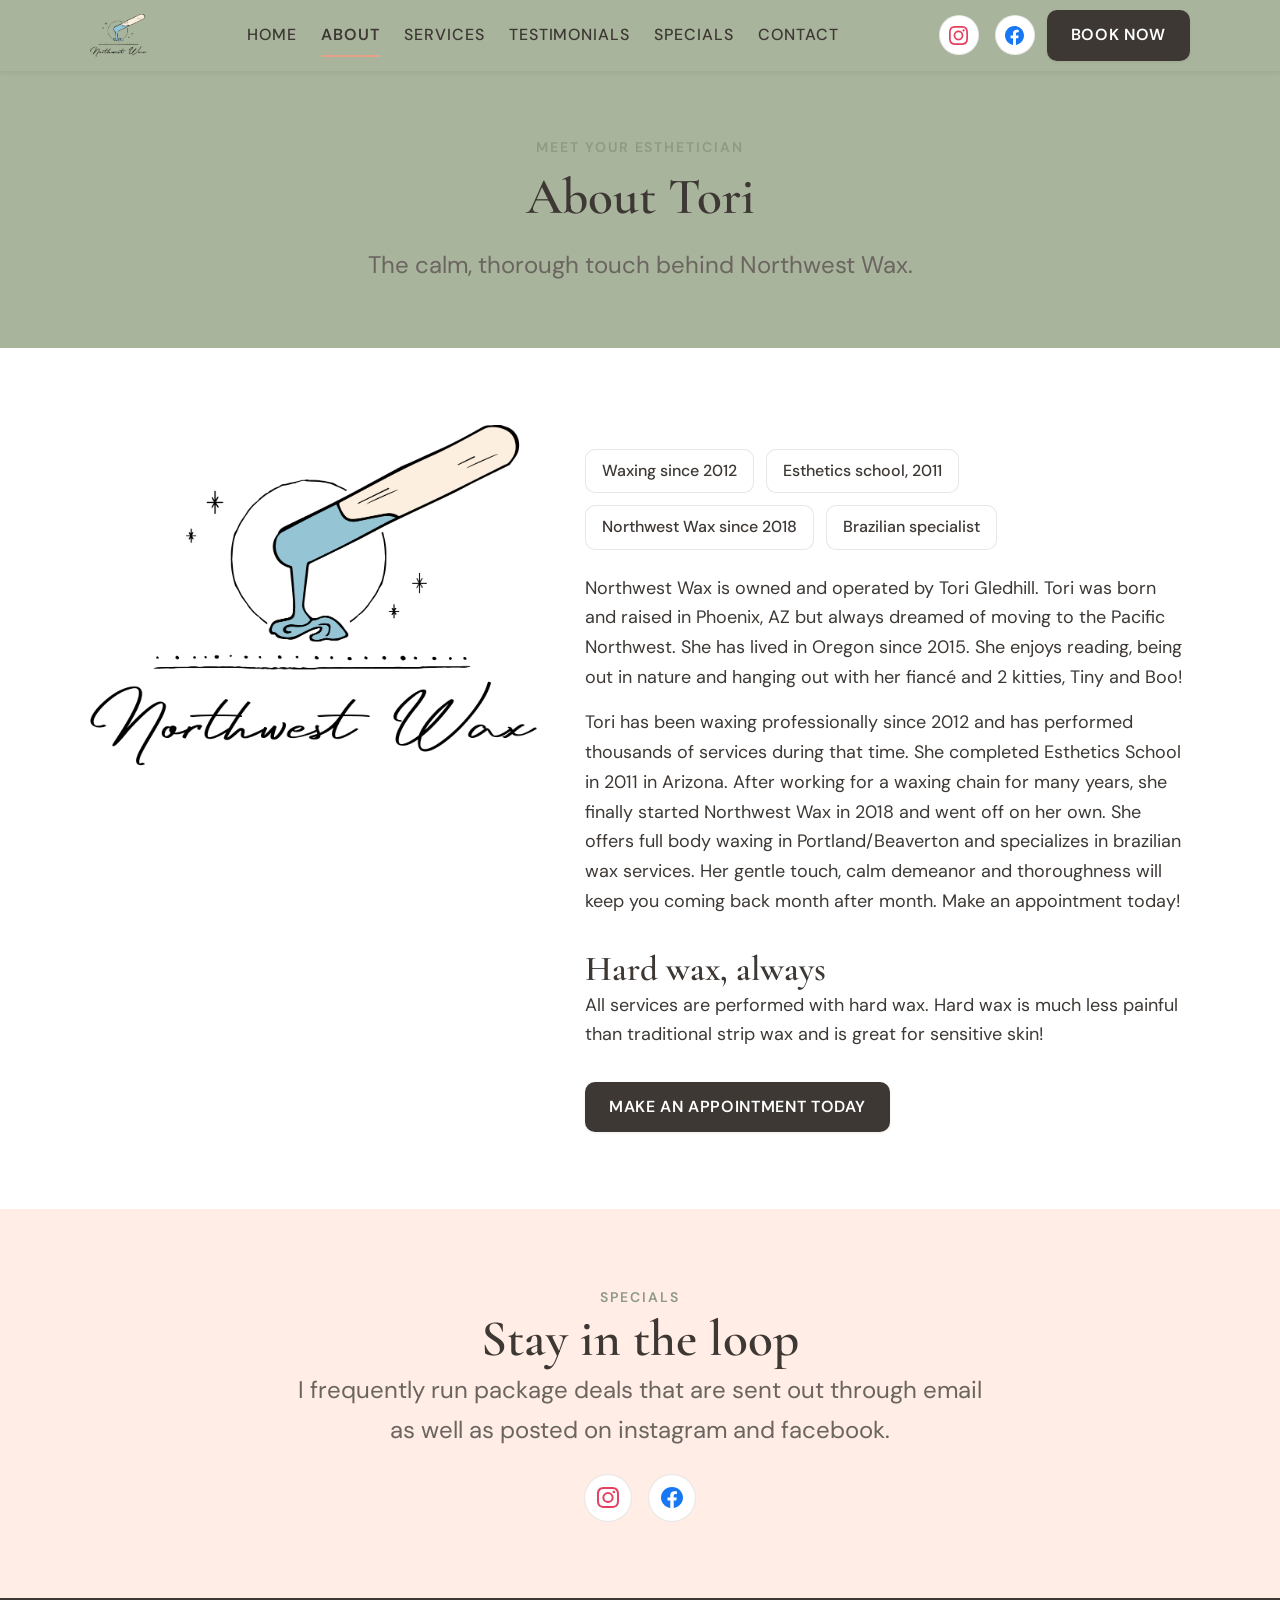
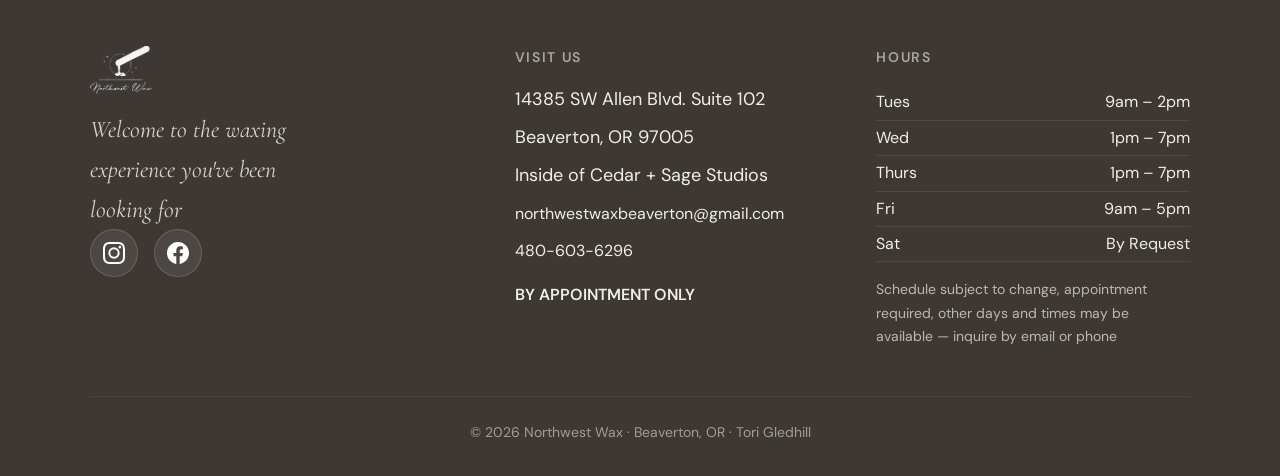
==== about.html @ 06c6ed5e "Initial commit: Northwest Wax website for Tori Gledhill. Static multi-page site with services, about" ====
<!DOCTYPE html>
<html lang="en">
<head>
  <meta charset="UTF-8">
  <meta name="viewport" content="width=device-width, initial-scale=1">
  <meta name="description" content="Meet Tori Gledhill — owner of Northwest Wax in Beaverton, OR. Professional waxing since 2012, brazilian specialist, hard wax expert.">
  <title>About Tori | Northwest Wax Beaverton</title>
  <link rel="stylesheet" href="style.css">
  <link rel="icon" href="assets/images/logo.png" type="image/png">
</head>
<body>
  <header class="site-header">
    <div class="container site-header__inner">
      <a href="index.html" class="site-logo" aria-label="Northwest Wax home">
        <img src="assets/images/logo.png" alt="Northwest Wax logo" width="1146" height="883">
      </a>
      <nav class="site-nav" aria-label="Main navigation">
        <a href="index.html">Home</a>
        <a href="about.html" class="is-active">About</a>
        <a href="services.html">Services</a>
        <a href="index.html#reviews">Testimonials</a>
        <a href="index.html#specials">Specials</a>
        <a href="contact.html">Contact</a>
      </nav>
      <div class="site-header__actions">
        <div class="header-social social-links" aria-label="Follow us on social media">
          <a href="https://www.instagram.com/northwestwax" class="social-link" target="_blank" rel="noopener noreferrer" aria-label="Instagram">
            <img src="assets/images/social-instagram.svg" alt="" class="social-icon" width="24" height="24">
          </a>
          <a href="https://www.facebook.com/northwestwaxbeaverton/" class="social-link" target="_blank" rel="noopener noreferrer" aria-label="Facebook">
            <img src="assets/images/social-facebook.svg" alt="" class="social-icon" width="24" height="24">
          </a>
        </div>
        <a href="https://my-site-103202-105206.square.site/" class="btn btn-primary site-header__cta" data-book>Book Now</a>
        <button type="button" class="nav-toggle" aria-label="Open menu" aria-expanded="false" aria-controls="mobile-nav">
          <span></span><span></span><span></span>
        </button>
      </div>
    </div>
  </header>

  <div class="nav-drawer" id="mobile-nav" aria-hidden="true">
    <div class="nav-drawer__backdrop" tabindex="-1"></div>
    <nav class="nav-drawer__panel" aria-label="Mobile navigation">
      <a href="index.html">Home</a>
      <a href="about.html">About</a>
      <a href="services.html">Services</a>
      <a href="index.html#reviews">Testimonials</a>
      <a href="index.html#specials">Specials</a>
      <a href="contact.html">Contact</a>
      <div class="nav-drawer__social social-links" aria-label="Follow us on social media">
        <a href="https://www.instagram.com/northwestwax" class="social-link" target="_blank" rel="noopener noreferrer" aria-label="Instagram">
          <img src="assets/images/social-instagram.svg" alt="" class="social-icon" width="24" height="24">
        </a>
        <a href="https://www.facebook.com/northwestwaxbeaverton/" class="social-link" target="_blank" rel="noopener noreferrer" aria-label="Facebook">
          <img src="assets/images/social-facebook.svg" alt="" class="social-icon" width="24" height="24">
        </a>
      </div>
      <a href="https://my-site-103202-105206.square.site/" class="btn btn-primary btn--block-mobile" data-book>Book Now</a>
    </nav>
  </div>

  <main>
    <header class="page-hero">
      <div class="container reveal">
        <p class="section-label">Meet your esthetician</p>
        <h1 class="section-title">About Tori</h1>
        <p class="section-lead">The calm, thorough touch behind Northwest Wax.</p>
      </div>
    </header>

    <section class="section section--surface">
      <div class="container about-page-grid">
        <div class="about-photo about-photo--logo reveal" aria-hidden="true">
          <img src="assets/images/logo.png" alt="" width="1146" height="883" loading="lazy">
        </div>
        <div class="prose reveal">
          <div class="about-highlights">
            <span class="about-highlight">Waxing since 2012</span>
            <span class="about-highlight">Esthetics school, 2011</span>
            <span class="about-highlight">Northwest Wax since 2018</span>
            <span class="about-highlight">Brazilian specialist</span>
          </div>
          <p>Northwest Wax is owned and operated by Tori Gledhill. Tori was born and raised in Phoenix, AZ but always dreamed of moving to the Pacific Northwest. She has lived in Oregon since 2015. She enjoys reading, being out in nature and hanging out with her fiancé and 2 kitties, Tiny and Boo!</p>
          <p>Tori has been waxing professionally since 2012 and has performed thousands of services during that time. She completed Esthetics School in 2011 in Arizona. After working for a waxing chain for many years, she finally started Northwest Wax in 2018 and went off on her own. She offers full body waxing in Portland/Beaverton and specializes in brazilian wax services. Her gentle touch, calm demeanor and thoroughness will keep you coming back month after month. Make an appointment today!</p>

          <h2 class="section-title" style="font-size: var(--text-xl); margin-top: var(--space-8);">Hard wax, always</h2>
          <p>All services are performed with hard wax. Hard wax is much less painful than traditional strip wax and is great for sensitive skin!</p>

          <a href="https://my-site-103202-105206.square.site/" class="btn btn-primary" style="margin-top: var(--space-8);" data-book>Make an Appointment Today</a>
        </div>
      </div>
    </section>

    <section class="section section--alt social-section">
      <div class="container reveal">
        <p class="section-label">Specials</p>
        <h2 class="section-title">Stay in the loop</h2>
        <p class="section-lead" style="margin-inline: auto;">I frequently run package deals that are sent out through email as well as posted on instagram and facebook.</p>
        <div class="social-links" aria-label="Social media">
          <a href="https://www.instagram.com/northwestwax" class="social-link" target="_blank" rel="noopener noreferrer" aria-label="Follow Northwest Wax on Instagram">
            <img src="assets/images/social-instagram.svg" alt="" class="social-icon" width="24" height="24" loading="lazy">
          </a>
          <a href="https://www.facebook.com/northwestwaxbeaverton/" class="social-link" target="_blank" rel="noopener noreferrer" aria-label="Follow Northwest Wax on Facebook">
            <img src="assets/images/social-facebook.svg" alt="" class="social-icon" width="24" height="24" loading="lazy">
          </a>
        </div>
      </div>
    </section>
  </main>

  <footer class="site-footer">
    <div class="container">
      <div class="footer-grid">
        <div>
          <a href="index.html" class="footer-logo">
            <img src="assets/images/logo.png" alt="Northwest Wax" width="1146" height="883" loading="lazy">
          </a>
          <p class="footer-tagline">Welcome to the waxing experience you've been looking for</p>
          <div class="footer-social social-links" aria-label="Follow us on social media">
            <a href="https://www.instagram.com/northwestwax" class="social-link" target="_blank" rel="noopener noreferrer" aria-label="Instagram">
              <img src="assets/images/social-instagram-white.svg" alt="" class="social-icon" width="24" height="24" loading="lazy">
            </a>
            <a href="https://www.facebook.com/northwestwaxbeaverton/" class="social-link" target="_blank" rel="noopener noreferrer" aria-label="Facebook">
              <img src="assets/images/social-facebook-white.svg" alt="" class="social-icon" width="24" height="24" loading="lazy">
            </a>
          </div>
        </div>
        <div>
          <p class="footer-heading">Visit us</p>
          <ul class="footer-list">
            <li>14385 SW Allen Blvd. Suite 102</li>
            <li>Beaverton, OR 97005</li>
            <li>Inside of Cedar + Sage Studios</li>
            <li><a href="mailto:northwestwaxbeaverton@gmail.com">northwestwaxbeaverton@gmail.com</a></li>
            <li><a href="tel:+14806036296">480-603-6296</a></li>
          </ul>
          <p style="margin-top: var(--space-4); font-size: var(--text-sm); font-weight: 600;">BY APPOINTMENT ONLY</p>
        </div>
        <div>
          <p class="footer-heading">Hours</p>
          <ul class="footer-hours">
            <li><span>Tues</span><span>9am – 2pm</span></li>
            <li><span>Wed</span><span>1pm – 7pm</span></li>
            <li><span>Thurs</span><span>1pm – 7pm</span></li>
            <li><span>Fri</span><span>9am – 5pm</span></li>
            <li><span>Sat</span><span>By Request</span></li>
          </ul>
          <p style="margin-top: var(--space-4); font-size: var(--text-xs); opacity: 0.7;">Schedule subject to change, appointment required, other days and times may be available — inquire by email or phone</p>
        </div>
      </div>
      <div class="footer-bottom">
        <p>&copy; <span id="year"></span> Northwest Wax · Beaverton, OR · Tori Gledhill</p>
      </div>
    </div>
  </footer>

  <script src="main.js"></script>
  <script>document.getElementById('year').textContent = new Date().getFullYear();</script>
</body>
</html>
---- style.css ----
/* Northwest Wax — Design System */

@import url('https://fonts.googleapis.com/css2?family=Cormorant+Garamond:ital,wght@0,400;0,600;0,700;1,400&family=DM+Sans:ital,opsz,wght@0,9..40,400;0,9..40,500;0,9..40,600;1,9..40,400&family=Pinyon+Script&display=swap');

:root {
  --font-display: 'Cormorant Garamond', Georgia, serif;
  --font-body: 'DM Sans', system-ui, sans-serif;
  --font-accent: 'Pinyon Script', cursive;

  --text-xs: clamp(0.75rem, 0.7rem + 0.25vw, 0.875rem);
  --text-sm: clamp(0.875rem, 0.8rem + 0.35vw, 1rem);
  --text-base: clamp(1rem, 0.95rem + 0.25vw, 1.125rem);
  --text-lg: clamp(1.125rem, 1rem + 0.75vw, 1.5rem);
  --text-xl: clamp(1.5rem, 1.2rem + 1.25vw, 2.25rem);
  --text-2xl: clamp(2rem, 1.2rem + 2.5vw, 3.5rem);
  --text-hero: clamp(2.5rem, 1rem + 5vw, 5rem);

  --color-bg: #fff9eb;
  --color-surface: #ffffff;
  --color-surface-alt: #ffede6;
  --color-border: oklch(from var(--color-text) l c h / 0.12);
  --color-text: #3d3834;
  --color-text-muted: #6b6560;
  --color-primary: #a9b49c;
  --color-primary-hover: #8f9a84;
  --color-accent: #fab89d;
  --color-accent-deep: #e8a088;
  --color-accent-mauve: #b06a94;
  --color-success: #5a7d5e;
  --color-error: #c45c4a;

  --space-1: 0.25rem;
  --space-2: 0.5rem;
  --space-3: 0.75rem;
  --space-4: 1rem;
  --space-6: 1.5rem;
  --space-8: 2rem;
  --space-12: 3rem;
  --space-16: 4rem;
  --space-24: 6rem;
  --content-width: 1100px;
  --radius-sm: 0.375rem;
  --radius-md: 0.625rem;
  --radius-lg: 1rem;
  --transition: 180ms cubic-bezier(0.16, 1, 0.3, 1);

  --header-height: 4.5rem;
  --shadow-sm: 0 1px 3px oklch(0.3 0.02 50 / 0.08);
  --shadow-md: 0 8px 24px oklch(0.3 0.02 50 / 0.1);
}

*,
*::before,
*::after {
  box-sizing: border-box;
}

html {
  scroll-behavior: smooth;
}

body {
  margin: 0;
  font-family: var(--font-body);
  font-size: var(--text-base);
  line-height: 1.65;
  color: var(--color-text);
  background: var(--color-bg);
  -webkit-font-smoothing: antialiased;
}

img {
  max-width: 100%;
  height: auto;
  display: block;
}

a {
  color: inherit;
  text-decoration: none;
}

ul {
  list-style: none;
  margin: 0;
  padding: 0;
}

h1, h2, h3, h4, p {
  margin: 0;
}

.sr-only {
  position: absolute;
  width: 1px;
  height: 1px;
  padding: 0;
  margin: -1px;
  overflow: hidden;
  clip: rect(0, 0, 0, 0);
  white-space: nowrap;
  border: 0;
}

.container {
  width: min(100% - var(--space-8), var(--content-width));
  margin-inline: auto;
}

/* ——— Typography ——— */

.heading-display {
  font-family: var(--font-display);
  font-weight: 600;
  line-height: 1.15;
  letter-spacing: -0.02em;
}

.heading-script {
  font-family: var(--font-accent);
  font-weight: 400;
  line-height: 1;
}

.section-label {
  font-size: var(--text-xs);
  font-weight: 600;
  letter-spacing: 0.14em;
  text-transform: uppercase;
  color: var(--color-primary-hover);
}

.section-title {
  font-family: var(--font-display);
  font-size: var(--text-2xl);
  font-weight: 600;
  line-height: 1.2;
  color: var(--color-text);
}

.section-lead {
  font-size: var(--text-lg);
  color: var(--color-text-muted);
  max-width: 42ch;
}

/* ——— Buttons ——— */

.btn {
  display: inline-flex;
  align-items: center;
  justify-content: center;
  gap: var(--space-2);
  min-height: 2.75rem;
  min-width: 2.75rem;
  padding: 0.75rem 1.5rem;
  font-family: var(--font-body);
  font-size: var(--text-sm);
  font-weight: 600;
  letter-spacing: 0.04em;
  text-transform: uppercase;
  border: none;
  border-radius: var(--radius-md);
  cursor: pointer;
  transition:
    transform var(--transition),
    background-color var(--transition),
    box-shadow var(--transition);
}

.btn:hover {
  transform: translateY(-1px);
}

.btn:active {
  transform: scale(0.98);
}

.btn-primary {
  background: var(--color-text);
  color: var(--color-surface);
  box-shadow: var(--shadow-sm);
}

.btn-primary:hover {
  background: #2a2623;
  box-shadow: var(--shadow-md);
}

.btn-secondary {
  background: var(--color-primary);
  color: var(--color-text);
}

.btn-secondary:hover {
  background: var(--color-primary-hover);
}

.btn-outline {
  background: transparent;
  color: var(--color-text);
  border: 1.5px solid var(--color-border);
}

.btn-outline:hover {
  border-color: var(--color-text);
  background: var(--color-surface);
}

@media (max-width: 767px) {
  .btn--block-mobile {
    width: 100%;
  }
}

/* ——— Header ——— */

.site-header {
  position: sticky;
  top: 0;
  z-index: 100;
  height: var(--header-height);
  background: var(--color-primary);
  border-bottom: 1px solid oklch(from var(--color-text) l c h / 0.06);
  box-shadow: var(--shadow-sm);
}

.site-header__inner {
  display: flex;
  align-items: center;
  justify-content: space-between;
  height: 100%;
  gap: var(--space-4);
}

.site-logo img {
  height: 2.75rem;
  width: auto;
  object-fit: contain;
}

.site-nav {
  display: none;
  align-items: center;
  gap: var(--space-6);
}

.site-nav a {
  font-size: var(--text-sm);
  font-weight: 500;
  letter-spacing: 0.06em;
  text-transform: uppercase;
  color: var(--color-text);
  position: relative;
  padding: var(--space-2) 0;
}

.site-nav a::after {
  content: '';
  position: absolute;
  left: 0;
  bottom: 0;
  width: 0;
  height: 2px;
  background: var(--color-accent-deep);
  transition: width var(--transition);
}

.site-nav a:hover::after,
.site-nav a.is-active::after {
  width: 100%;
}

.site-nav a.is-active {
  font-weight: 600;
}

.site-header__actions {
  display: flex;
  align-items: center;
  gap: var(--space-3);
}

.header-social {
  display: none;
  align-items: center;
  align-self: center;
  gap: var(--space-2);
  justify-content: center;
}

.header-social .social-link {
  width: 2.5rem;
  height: 2.5rem;
  margin: 0;
  background: var(--color-surface);
  border: 1px solid oklch(from var(--color-text) l c h / 0.1);
}

.header-social .social-link img,
.header-social .social-link .social-icon {
  width: 1.2rem;
  height: 1.2rem;
}

.header-social .social-link:hover {
  transform: translateY(-1px);
  box-shadow: var(--shadow-sm);
}


.nav-drawer__social {
  display: flex;
  gap: var(--space-3);
  padding-block: var(--space-2) var(--space-4);
  margin-bottom: var(--space-2);
  border-bottom: 1px solid var(--color-border);
}

.nav-drawer__social .social-link {
  width: 2.75rem;
  height: 2.75rem;
}

.site-header__cta {
  display: none;
}

.nav-toggle {
  display: flex;
  flex-direction: column;
  justify-content: center;
  gap: 5px;
  width: 2.75rem;
  height: 2.75rem;
  padding: var(--space-2);
  background: transparent;
  border: none;
  cursor: pointer;
  border-radius: var(--radius-sm);
}

.nav-toggle span {
  display: block;
  height: 2px;
  width: 100%;
  background: var(--color-text);
  border-radius: 2px;
  transition: transform var(--transition), opacity var(--transition);
}

.nav-toggle[aria-expanded='true'] span:nth-child(1) {
  transform: translateY(7px) rotate(45deg);
}

.nav-toggle[aria-expanded='true'] span:nth-child(2) {
  opacity: 0;
}

.nav-toggle[aria-expanded='true'] span:nth-child(3) {
  transform: translateY(-7px) rotate(-45deg);
}

.nav-drawer {
  position: fixed;
  inset: 0;
  z-index: 200;
  pointer-events: none;
  visibility: hidden;
}

.nav-drawer.is-open {
  pointer-events: auto;
  visibility: visible;
}

.nav-drawer__backdrop {
  position: absolute;
  inset: 0;
  background: oklch(0.2 0.02 50 / 0.45);
  opacity: 0;
  transition: opacity var(--transition);
}

.nav-drawer.is-open .nav-drawer__backdrop {
  opacity: 1;
}

.nav-drawer__panel {
  position: absolute;
  top: 0;
  right: 0;
  width: min(85vw, 320px);
  height: 100%;
  background: var(--color-surface);
  padding: calc(var(--header-height) + var(--space-6)) var(--space-6) var(--space-8);
  display: flex;
  flex-direction: column;
  gap: var(--space-4);
  transform: translateX(100%);
  transition: transform 280ms cubic-bezier(0.16, 1, 0.3, 1);
  box-shadow: var(--shadow-md);
}

.nav-drawer.is-open .nav-drawer__panel {
  transform: translateX(0);
}

.nav-drawer__panel a {
  font-size: var(--text-lg);
  font-weight: 500;
  padding: var(--space-3) 0;
  border-bottom: 1px solid var(--color-border);
}

@media (min-width: 768px) and (max-width: 1024px) {
  .site-nav {
    gap: var(--space-4);
  }

  .site-nav a {
    font-size: 0.8125rem;
    letter-spacing: 0.04em;
  }
}

@media (min-width: 768px) {
  .site-nav {
    display: flex;
  }

  .header-social {
    display: flex;
  }

  .site-header__cta {
    display: inline-flex;
  }

  .nav-toggle,
  .nav-drawer {
    display: none;
  }
}

/* ——— Hero ——— */

.hero {
  position: relative;
  min-height: clamp(28rem, 70vh, 40rem);
  display: flex;
  align-items: center;
  overflow: hidden;
}

.hero__bg {
  position: absolute;
  inset: 0;
  z-index: 0;
}

.hero__bg img {
  width: 100%;
  height: 100%;
  object-fit: cover;
}

.hero__overlay {
  position: absolute;
  inset: 0;
  background: linear-gradient(
    105deg,
    oklch(0.25 0.03 50 / 0.55) 0%,
    oklch(0.35 0.04 80 / 0.35) 45%,
    oklch(0.92 0.02 85 / 0.15) 100%
  );
}

.hero__content {
  position: relative;
  z-index: 1;
  padding-block: var(--space-16);
  color: var(--color-surface);
  max-width: 38rem;
}

.hero__welcome {
  font-family: var(--font-accent);
  font-size: clamp(3rem, 2rem + 6vw, 5.5rem);
  line-height: 0.95;
  margin-bottom: var(--space-2);
  text-shadow: 0 2px 20px oklch(0 0 0 / 0.25);
}

.hero__tagline {
  font-family: var(--font-display);
  font-size: var(--text-xl);
  font-weight: 400;
  font-style: italic;
  line-height: 1.35;
  margin-bottom: var(--space-6);
  text-shadow: 0 1px 12px oklch(0 0 0 / 0.2);
}

.hero__sub {
  font-size: var(--text-base);
  opacity: 0.95;
  margin-bottom: var(--space-8);
  max-width: 32ch;
}

/* ——— Trust bar ——— */

.trust-bar {
  background: var(--color-surface);
  border-block: 1px solid var(--color-border);
  padding-block: var(--space-6);
}

.trust-bar__grid {
  display: grid;
  grid-template-columns: 1fr;
  gap: var(--space-6);
}

@media (min-width: 640px) {
  .trust-bar__grid {
    grid-template-columns: repeat(2, 1fr);
  }
}

@media (min-width: 900px) {
  .trust-bar__grid {
    grid-template-columns: repeat(4, 1fr);
  }
}

.trust-item {
  display: flex;
  align-items: flex-start;
  gap: var(--space-3);
  text-align: left;
}

.trust-item__icon {
  flex-shrink: 0;
  width: 2.5rem;
  height: 2.5rem;
  display: flex;
  align-items: center;
  justify-content: center;
  background: var(--color-surface-alt);
  border-radius: var(--radius-md);
  color: var(--color-accent-mauve);
}

/* ——— UI icons (SVG sprite) ——— */

.svg-sprite {
  position: absolute;
  width: 0;
  height: 0;
  overflow: hidden;
}

.ui-icon {
  width: 1.25rem;
  height: 1.25rem;
  flex-shrink: 0;
  color: inherit;
}

.ui-icon--lg {
  width: 1.75rem;
  height: 1.75rem;
}

.ui-icon--xl {
  width: 4.5rem;
  height: 4.5rem;
  color: var(--color-surface);
}

.feature-block__visual {
  color: var(--color-surface);
}

.star-rating {
  display: inline-flex;
  align-items: center;
  gap: 0.15rem;
  color: var(--color-accent-deep);
}

.star-rating .ui-icon {
  width: 0.9rem;
  height: 0.9rem;
}

.yelp-badge .star-rating .ui-icon {
  width: 0.85rem;
  height: 0.85rem;
}

.trust-item__title {
  font-size: var(--text-sm);
  font-weight: 600;
  line-height: 1.3;
}

.trust-item__text {
  font-size: var(--text-xs);
  color: var(--color-text-muted);
  margin-top: var(--space-1);
}

/* ——— Sections ——— */

.section {
  padding-block: clamp(3rem, 6vw, 6rem);
}

main section[id] {
  scroll-margin-top: calc(var(--header-height) + var(--space-4));
}

.section--alt {
  background: var(--color-surface-alt);
}

.section--surface {
  background: var(--color-surface);
}

.section__header {
  text-align: center;
  margin-bottom: var(--space-12);
}

.section__header .section-lead {
  margin-inline: auto;
  margin-top: var(--space-4);
}

/* ——— Service cards ——— */

.services-grid {
  display: grid;
  grid-template-columns: 1fr;
  gap: var(--space-6);
}

@media (min-width: 640px) {
  .services-grid {
    grid-template-columns: repeat(2, 1fr);
  }
}

@media (min-width: 900px) {
  .services-grid {
    grid-template-columns: repeat(4, 1fr);
  }
}

.service-card {
  background: var(--color-surface);
  border: 1px solid var(--color-border);
  border-radius: var(--radius-lg);
  padding: var(--space-8) var(--space-6);
  display: flex;
  flex-direction: column;
  gap: var(--space-4);
  transition: transform var(--transition), box-shadow var(--transition);
}

.service-card:hover {
  transform: translateY(-2px);
  box-shadow: var(--shadow-md);
}

.service-card__icon {
  display: flex;
  align-items: center;
  color: var(--color-accent-mauve);
}

.service-card__title {
  font-family: var(--font-display);
  font-size: var(--text-xl);
  font-weight: 600;
}

.service-card__desc {
  font-size: var(--text-sm);
  color: var(--color-text-muted);
  flex: 1;
}

.service-card__link {
  font-size: var(--text-sm);
  font-weight: 600;
  color: var(--color-accent-mauve);
  display: inline-flex;
  align-items: center;
  gap: var(--space-2);
}

.service-card__link:hover {
  text-decoration: underline;
  text-underline-offset: 3px;
}

/* ——— Feature (hard wax) ——— */

.feature-block {
  display: grid;
  gap: var(--space-8);
  align-items: center;
}

@media (min-width: 768px) {
  .feature-block {
    grid-template-columns: 1fr 1.2fr;
    gap: var(--space-12);
  }
}

.feature-block__badge {
  display: inline-block;
  background: var(--color-accent);
  color: var(--color-text);
  font-size: var(--text-xs);
  font-weight: 600;
  letter-spacing: 0.1em;
  text-transform: uppercase;
  padding: var(--space-2) var(--space-4);
  border-radius: 999px;
  margin-bottom: var(--space-4);
}

.feature-block__visual {
  aspect-ratio: 4/3;
  border-radius: var(--radius-lg);
  background: linear-gradient(135deg, var(--color-primary) 0%, var(--color-accent) 60%, var(--color-surface-alt) 100%);
  display: flex;
  align-items: center;
  justify-content: center;
  box-shadow: var(--shadow-md);
}

/* ——— About ——— */

.about-grid {
  display: grid;
  gap: var(--space-8);
  align-items: start;
}

@media (min-width: 768px) {
  .about-grid {
    grid-template-columns: 0.9fr 1.1fr;
    gap: var(--space-12);
  }
}

.about-photo {
  aspect-ratio: 4/5;
  border-radius: var(--radius-lg);
  overflow: hidden;
  background: linear-gradient(160deg, var(--color-primary), var(--color-accent));
  display: flex;
  align-items: flex-end;
  justify-content: center;
  padding: var(--space-8);
  box-shadow: var(--shadow-md);
}

.about-photo:has(img) {
  padding: 0;
  display: block;
}

.about-photo img {
  width: 100%;
  height: 100%;
  object-fit: cover;
}

.about-photo.about-photo--logo,
.about-photo.about-photo--logo:has(img) {
  aspect-ratio: auto;
  overflow: visible;
  background: transparent;
  box-shadow: none;
  border-radius: 0;
  display: flex;
  align-items: center;
  justify-content: center;
  padding: 0;
}

.about-photo.about-photo--logo img {
  width: auto;
  height: auto;
  max-width: min(100%, 20rem);
  max-height: none;
  object-fit: contain;
}

@media (min-width: 768px) {
  .about-photo.about-photo--logo img {
    max-width: min(100%, 28rem);
  }
}

.about-photo__placeholder {
  text-align: center;
  color: var(--color-surface);
  font-family: var(--font-display);
  font-size: var(--text-xl);
  font-style: italic;
}

.about-highlights {
  display: flex;
  flex-wrap: wrap;
  gap: var(--space-3);
  margin: var(--space-6) 0;
}

.about-highlight {
  background: var(--color-surface);
  border: 1px solid var(--color-border);
  border-radius: var(--radius-md);
  padding: var(--space-2) var(--space-4);
  font-size: var(--text-sm);
  font-weight: 500;
}

.about-bio p + p {
  margin-top: var(--space-4);
}

/* ——— Reviews ——— */

.reviews-cta {
  text-align: center;
  margin-bottom: var(--space-8);
}

.reviews-cta .section-lead {
  margin-inline: auto;
  margin-top: var(--space-4);
}

.yelp-badge {
  display: inline-flex;
  align-items: center;
  gap: var(--space-2);
  margin-top: var(--space-4);
  padding: var(--space-2) var(--space-4);
  background: var(--color-surface);
  border: 1px solid var(--color-border);
  border-radius: 999px;
  font-size: var(--text-sm);
  font-weight: 600;
  color: var(--color-text);
  transition: transform var(--transition), box-shadow var(--transition);
}

.yelp-badge:hover {
  transform: translateY(-1px);
  box-shadow: var(--shadow-sm);
  color: var(--color-accent-mauve);
}

.testimonial-card__quote::before {
  content: '\201C';
}

.testimonial-card__quote::after {
  content: '\201D';
}

/* ——— Photo gallery ——— */

.photo-gallery {
  display: grid;
  grid-template-columns: repeat(2, 1fr);
  gap: var(--space-4);
}

@media (min-width: 768px) {
  .photo-gallery {
    grid-template-columns: repeat(3, 1fr);
    gap: var(--space-6);
  }
}

.photo-gallery__item {
  margin: 0;
  border-radius: var(--radius-lg);
  overflow: hidden;
  aspect-ratio: 4/3;
  box-shadow: var(--shadow-sm);
}

.photo-gallery__item img {
  width: 100%;
  height: 100%;
  object-fit: cover;
  transition: transform 400ms cubic-bezier(0.16, 1, 0.3, 1);
}

.photo-gallery__item:hover img {
  transform: scale(1.05);
}

.photo-gallery__item--featured {
  grid-column: 1 / -1;
  aspect-ratio: 16 / 10;
}

@media (min-width: 768px) {
  .photo-gallery__item--featured {
    grid-column: span 2;
    aspect-ratio: 16 / 9;
  }
}

.review-buttons {
  display: flex;
  flex-wrap: wrap;
  gap: var(--space-3);
  justify-content: center;
  margin-top: var(--space-6);
}

.testimonials {
  column-count: 1;
  column-gap: var(--space-6);
  margin-top: var(--space-8);
}

@media (min-width: 640px) {
  .testimonials {
    column-count: 2;
  }
}

@media (min-width: 1024px) {
  .testimonials {
    column-count: 3;
  }
}

.testimonial-card {
  break-inside: avoid;
  display: inline-block;
  width: 100%;
  margin-bottom: var(--space-6);
  background: var(--color-surface);
  border: 1px solid var(--color-border);
  border-radius: var(--radius-lg);
  padding: var(--space-6) var(--space-8);
  box-shadow: var(--shadow-sm);
}

.testimonial-card__stars {
  margin-bottom: var(--space-4);
}

.testimonial-card__quote {
  font-family: var(--font-display);
  font-size: var(--text-base);
  font-style: italic;
  color: var(--color-text-muted);
  line-height: 1.55;
  margin: 0;
}

.testimonial-card__author {
  margin-top: var(--space-5);
  font-size: var(--text-sm);
  font-weight: 600;
}

.testimonial-card__source {
  margin-top: var(--space-2);
  font-size: var(--text-xs);
  color: var(--color-text-muted);
  text-transform: uppercase;
  letter-spacing: 0.06em;
}

/* ——— Social / specials ——— */

.social-section {
  text-align: center;
}

.social-links {
  display: flex;
  justify-content: center;
  gap: var(--space-4);
  margin-top: var(--space-6);
}

.header-social.social-links {
  margin-top: 0;
  justify-content: center;
}

.nav-drawer__social.social-links {
  margin-top: 0;
  justify-content: flex-start;
}

.social-link {
  display: flex;
  align-items: center;
  justify-content: center;
  width: 3rem;
  height: 3rem;
  border-radius: 50%;
  background: var(--color-surface);
  border: 1px solid var(--color-border);
  transition: transform var(--transition), box-shadow var(--transition);
}

.social-link:hover {
  transform: translateY(-2px);
  box-shadow: var(--shadow-sm);
}

.social-link img,
.social-link .social-icon {
  width: 1.35rem;
  height: 1.35rem;
  object-fit: contain;
  display: block;
  flex-shrink: 0;
}

/* ——— CTA band ——— */

.cta-band {
  background: var(--color-primary);
  text-align: center;
}

.cta-band .section-title {
  margin-bottom: var(--space-4);
}

.cta-band .section-lead {
  margin-inline: auto;
  margin-bottom: var(--space-8);
}

/* ——— Footer ——— */

.site-footer {
  background: var(--color-text);
  color: oklch(0.95 0.01 85);
  padding-block: var(--space-12) var(--space-8);
}

.site-footer a:hover {
  color: var(--color-accent);
  text-decoration: underline;
  text-underline-offset: 3px;
}

.footer-grid {
  display: grid;
  gap: var(--space-8);
}

@media (min-width: 768px) {
  .footer-grid {
    grid-template-columns: 1.2fr 1fr 1fr;
    gap: var(--space-12);
  }
}

.footer-logo img {
  height: 3rem;
  width: auto;
  filter: brightness(0) invert(1);
  opacity: 0.95;
  margin-bottom: var(--space-4);
}

.footer-tagline {
  font-family: var(--font-display);
  font-style: italic;
  font-size: var(--text-lg);
  opacity: 0.85;
  max-width: 22ch;
}

.footer-social {
  justify-content: flex-start;
  margin-top: var(--space-5);
}

.footer-social .social-link {
  background: oklch(1 0 0 / 0.08);
  border-color: oklch(1 0 0 / 0.15);
}

.footer-social .social-link:hover {
  background: oklch(1 0 0 / 0.14);
  border-color: oklch(1 0 0 / 0.25);
}

.footer-heading {
  font-size: var(--text-xs);
  font-weight: 600;
  letter-spacing: 0.12em;
  text-transform: uppercase;
  opacity: 0.6;
  margin-bottom: var(--space-4);
}

.footer-list li + li {
  margin-top: var(--space-2);
}

.footer-list a,
.footer-list span {
  font-size: var(--text-sm);
}

.footer-hours li {
  font-size: var(--text-sm);
  display: flex;
  justify-content: space-between;
  gap: var(--space-4);
  padding-block: var(--space-1);
  border-bottom: 1px solid oklch(1 0 0 / 0.08);
}

.footer-bottom {
  margin-top: var(--space-12);
  padding-top: var(--space-6);
  border-top: 1px solid oklch(1 0 0 / 0.1);
  font-size: var(--text-xs);
  opacity: 0.55;
  text-align: center;
}

/* ——— Scroll reveal ——— */

.reveal {
  opacity: 0;
  transform: translateY(1.25rem);
  transition:
    opacity 600ms cubic-bezier(0.16, 1, 0.3, 1),
    transform 600ms cubic-bezier(0.16, 1, 0.3, 1);
}

.reveal.is-visible {
  opacity: 1;
  transform: translateY(0);
}

/* ——— Inner pages ——— */

.page-hero {
  background: var(--color-primary);
  padding-block: clamp(2.5rem, 5vw, 4rem);
  text-align: center;
}

.page-hero .section-title {
  margin-top: var(--space-2);
}

.page-hero .section-lead {
  margin-inline: auto;
  margin-top: var(--space-4);
}

.price-category {
  margin-bottom: var(--space-12);
}

.price-category:last-of-type {
  margin-bottom: 0;
}

.price-category__title {
  font-family: var(--font-display);
  font-size: var(--text-xl);
  font-weight: 600;
  margin-bottom: var(--space-6);
  padding-bottom: var(--space-3);
  border-bottom: 2px solid var(--color-accent);
}

.price-list {
  display: flex;
  flex-direction: column;
}

.price-row {
  display: flex;
  justify-content: space-between;
  align-items: baseline;
  gap: var(--space-4);
  padding-block: var(--space-4);
  border-bottom: 1px solid var(--color-border);
  font-size: var(--text-sm);
}

@media (min-width: 640px) {
  .price-row {
    font-size: var(--text-base);
  }
}

.price-row__name {
  flex: 1;
  min-width: 0;
}

.price-row__price {
  flex-shrink: 0;
  font-weight: 600;
  font-variant-numeric: tabular-nums;
}

.callout {
  background: var(--color-surface-alt);
  border-left: 4px solid var(--color-accent-mauve);
  border-radius: var(--radius-md);
  padding: var(--space-4) var(--space-6);
  margin-top: var(--space-6);
  font-size: var(--text-sm);
  color: var(--color-text-muted);
}

.callout--highlight {
  border-left-color: var(--color-primary-hover);
  background: var(--color-surface);
  border: 1px solid var(--color-border);
  border-left-width: 4px;
  margin-bottom: var(--space-8);
}

.category-cta {
  margin-top: var(--space-6);
}

.contact-grid {
  display: grid;
  gap: var(--space-8);
}

@media (min-width: 768px) {
  .contact-grid {
    grid-template-columns: 1fr 1fr;
    align-items: start;
  }
}

.contact-card {
  background: var(--color-surface);
  border: 1px solid var(--color-border);
  border-radius: var(--radius-lg);
  padding: var(--space-8);
}

.contact-card h2 {
  font-family: var(--font-display);
  font-size: var(--text-xl);
  margin-bottom: var(--space-6);
}

.contact-list li + li {
  margin-top: var(--space-3);
}

.contact-list a {
  font-weight: 500;
}

.contact-list a:hover {
  color: var(--color-accent-mauve);
  text-decoration: underline;
  text-underline-offset: 3px;
}

.hours-grid {
  display: flex;
  flex-direction: column;
  gap: 0;
}

.hours-row {
  display: flex;
  justify-content: space-between;
  padding-block: var(--space-3);
  border-bottom: 1px solid var(--color-border);
  font-size: var(--text-sm);
}

.hours-row span:last-child {
  font-weight: 500;
}

.map-wrap {
  border-radius: var(--radius-lg);
  overflow: hidden;
  border: 1px solid var(--color-border);
  box-shadow: var(--shadow-sm);
  aspect-ratio: 4/3;
  min-height: 280px;
}

.map-wrap iframe {
  width: 100%;
  height: 100%;
  border: 0;
  display: block;
}

.about-page-grid {
  display: grid;
  gap: var(--space-12);
}

@media (min-width: 768px) {
  .about-page-grid {
    grid-template-columns: 0.85fr 1.15fr;
    align-items: start;
  }
}

.prose p + p {
  margin-top: var(--space-4);
}

.prose p + h2 {
  margin-top: var(--space-8);
}

@media (prefers-reduced-motion: reduce) {
  html {
    scroll-behavior: auto;
  }

  .reveal {
    opacity: 1;
    transform: none;
    transition: none;
  }

  .btn:hover,
  .service-card:hover,
  .social-link:hover,
  .photo-gallery__item:hover img {
    transform: none;
  }
}
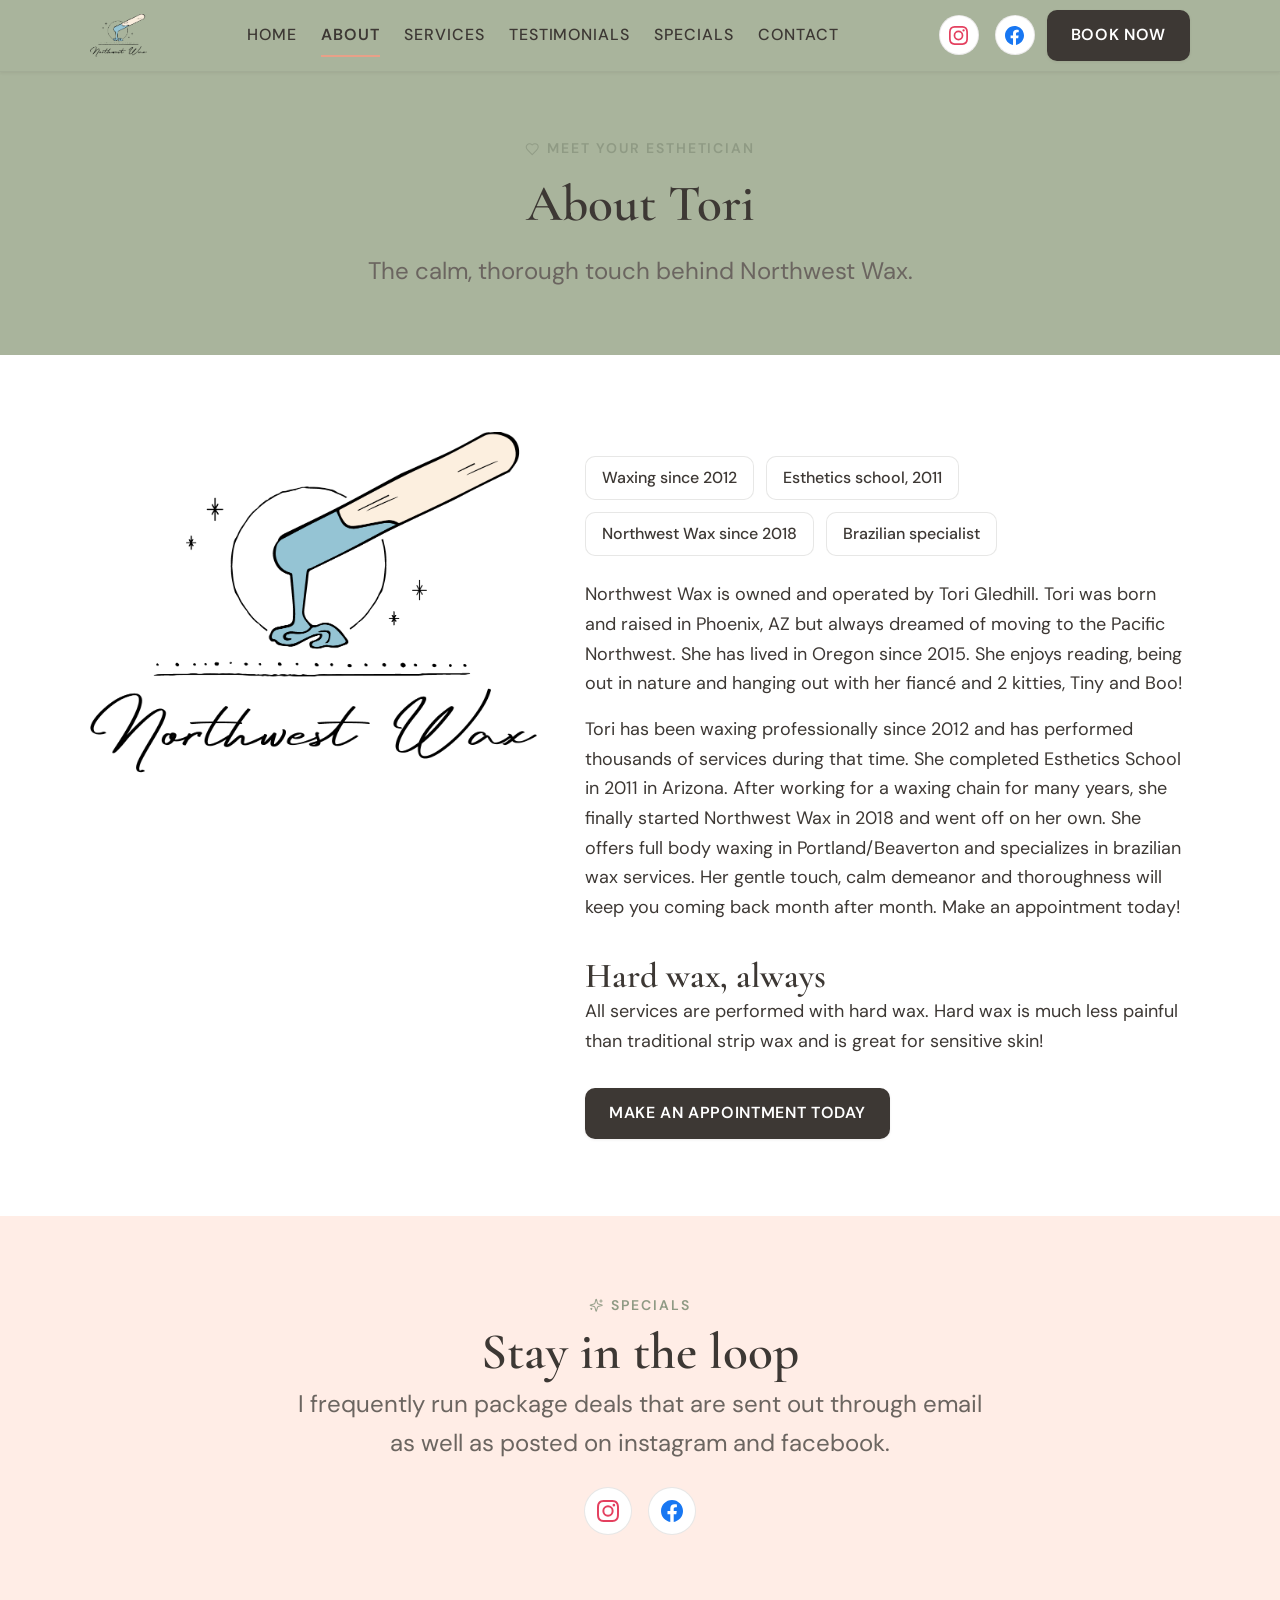
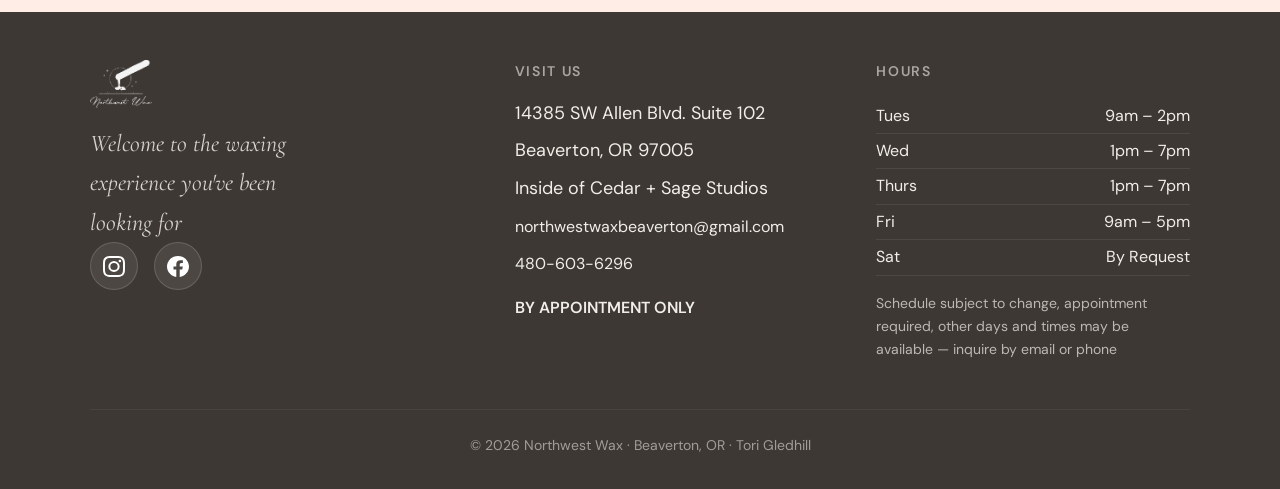
==== commit 51282454: "Ship hard wax section, Lucide icons, and mixed testimonials with review platform links. Co-authored-" ====
--- a/about.html
+++ b/about.html
@@ -9,6 +9,80 @@
   <link rel="icon" href="assets/images/logo.png" type="image/png">
 </head>
 <body>
+<svg class="svg-sprite" xmlns="http://www.w3.org/2000/svg" aria-hidden="true">
+  <symbol id="icon-smile" viewBox="0 0 24 24">
+    <path fill="none" stroke="currentColor" stroke-width="1.75" stroke-linecap="round" stroke-linejoin="round" d="M8 14s1.5 2 4 2 4-2 4-2" />
+    <circle fill="none" stroke="currentColor" stroke-width="1.75" stroke-linecap="round" stroke-linejoin="round" cx="12" cy="12" r="10" />
+    <line fill="none" stroke="currentColor" stroke-width="1.75" stroke-linecap="round" stroke-linejoin="round" x1="9" y1="9" x2="9.01" y2="9" />
+    <line fill="none" stroke="currentColor" stroke-width="1.75" stroke-linecap="round" stroke-linejoin="round" x1="15" y1="9" x2="15.01" y2="9" />
+  </symbol>
+  <symbol id="icon-scan-face" viewBox="0 0 24 24">
+    <path fill="none" stroke="currentColor" stroke-width="1.75" stroke-linecap="round" stroke-linejoin="round" d="M3 7V5a2 2 0 0 1 2-2h2" />
+    <path fill="none" stroke="currentColor" stroke-width="1.75" stroke-linecap="round" stroke-linejoin="round" d="M17 3h2a2 2 0 0 1 2 2v2" />
+    <path fill="none" stroke="currentColor" stroke-width="1.75" stroke-linecap="round" stroke-linejoin="round" d="M21 17v2a2 2 0 0 1-2 2h-2" />
+    <path fill="none" stroke="currentColor" stroke-width="1.75" stroke-linecap="round" stroke-linejoin="round" d="M7 21H5a2 2 0 0 1-2-2v-2" />
+    <path fill="none" stroke="currentColor" stroke-width="1.75" stroke-linecap="round" stroke-linejoin="round" d="M8 14s1.5 2 4 2 4-2 4-2" />
+    <path fill="none" stroke="currentColor" stroke-width="1.75" stroke-linecap="round" stroke-linejoin="round" d="M9 9h.01" />
+    <path fill="none" stroke="currentColor" stroke-width="1.75" stroke-linecap="round" stroke-linejoin="round" d="M15 9h.01" />
+  </symbol>
+  <symbol id="icon-sparkles" viewBox="0 0 24 24">
+    <path fill="none" stroke="currentColor" stroke-width="1.75" stroke-linecap="round" stroke-linejoin="round" d="M9.937 15.5A2 2 0 0 0 8.5 14.063l-6.135-1.582a.5.5 0 0 1 0-.962L8.5 9.936A2 2 0 0 0 9.937 8.5l1.582-6.135a.5.5 0 0 1 .963 0L14.063 8.5A2 2 0 0 0 15.5 9.937l6.135 1.581a.5.5 0 0 1 0 .964L15.5 14.063a2 2 0 0 0-1.437 1.437l-1.582 6.135a.5.5 0 0 1-.963 0z" />
+    <path fill="none" stroke="currentColor" stroke-width="1.75" stroke-linecap="round" stroke-linejoin="round" d="M20 3v4" />
+    <path fill="none" stroke="currentColor" stroke-width="1.75" stroke-linecap="round" stroke-linejoin="round" d="M22 5h-4" />
+    <path fill="none" stroke="currentColor" stroke-width="1.75" stroke-linecap="round" stroke-linejoin="round" d="M4 17v2" />
+    <path fill="none" stroke="currentColor" stroke-width="1.75" stroke-linecap="round" stroke-linejoin="round" d="M5 18H3" />
+  </symbol>
+  <symbol id="icon-flower" viewBox="0 0 24 24">
+    <path fill="none" stroke="currentColor" stroke-width="1.75" stroke-linecap="round" stroke-linejoin="round" d="M12 5a3 3 0 1 1 3 3m-3-3a3 3 0 1 0-3 3m3-3v1M9 8a3 3 0 1 0 3 3M9 8h1m5 0a3 3 0 1 1-3 3m3-3h-1m-2 3v-1" />
+    <path fill="none" stroke="currentColor" stroke-width="1.75" stroke-linecap="round" stroke-linejoin="round" d="M12 10v12" />
+    <path fill="none" stroke="currentColor" stroke-width="1.75" stroke-linecap="round" stroke-linejoin="round" d="M12 22c4.2 0 7-1.667 7-5-4.2 0-7 1.667-7 5Z" />
+    <path fill="none" stroke="currentColor" stroke-width="1.75" stroke-linecap="round" stroke-linejoin="round" d="M12 22c-4.2 0-7-1.667-7-5 4.2 0 7 1.667 7 5Z" />
+    <circle fill="none" stroke="currentColor" stroke-width="1.75" stroke-linecap="round" stroke-linejoin="round" cx="12" cy="8" r="2" />
+  </symbol>
+  <symbol id="icon-heart" viewBox="0 0 24 24">
+    <path fill="none" stroke="currentColor" stroke-width="1.75" stroke-linecap="round" stroke-linejoin="round" d="M19 14c1.49-1.46 3-3.21 3-5.5A5.5 5.5 0 0 0 16.5 3c-1.76 0-3 .5-4.5 2-1.5-1.5-2.74-2-4.5-2A5.5 5.5 0 0 0 2 8.5c0 2.3 1.5 4.05 3 5.5l7 7Z" />
+  </symbol>
+  <symbol id="icon-home" viewBox="0 0 24 24">
+    <path fill="none" stroke="currentColor" stroke-width="1.75" stroke-linecap="round" stroke-linejoin="round" d="M15 21v-8a1 1 0 0 0-1-1h-4a1 1 0 0 0-1 1v8" />
+    <path fill="none" stroke="currentColor" stroke-width="1.75" stroke-linecap="round" stroke-linejoin="round" d="M3 10a2 2 0 0 1 .709-1.528l7-5.999a2 2 0 0 1 2.582 0l7 5.999A2 2 0 0 1 21 10v9a2 2 0 0 1-2 2H5a2 2 0 0 1-2-2z" />
+  </symbol>
+  <symbol id="icon-eye" viewBox="0 0 24 24">
+    <path fill="none" stroke="currentColor" stroke-width="1.75" stroke-linecap="round" stroke-linejoin="round" d="M2.062 12.348a1 1 0 0 1 0-.696 10.75 10.75 0 0 1 19.876 0 1 1 0 0 1 0 .696 10.75 10.75 0 0 1-19.876 0" />
+    <circle fill="none" stroke="currentColor" stroke-width="1.75" stroke-linecap="round" stroke-linejoin="round" cx="12" cy="12" r="3" />
+  </symbol>
+  <symbol id="icon-body" viewBox="0 0 24 24">
+    <path fill="none" stroke="currentColor" stroke-width="1.75" stroke-linecap="round" stroke-linejoin="round" d="M20 21a8 8 0 0 0-16 0" />
+    <circle fill="none" stroke="currentColor" stroke-width="1.75" stroke-linecap="round" stroke-linejoin="round" cx="12" cy="8" r="5" />
+  </symbol>
+  <symbol id="icon-droplet" viewBox="0 0 24 24">
+    <path fill="none" stroke="currentColor" stroke-width="1.75" stroke-linecap="round" stroke-linejoin="round" d="M12 22a7 7 0 0 0 7-7c0-2-1-3.9-3-5.5s-3.5-4-4-6.5c-.5 2.5-2 4.9-4 6.5C6 11.1 5 13 5 15a7 7 0 0 0 7 7z" />
+  </symbol>
+  <symbol id="icon-star" viewBox="0 0 24 24">
+    <path fill="currentColor" stroke="none" d="M11.525 2.295a.53.53 0 0 1 .95 0l2.31 4.679a2.123 2.123 0 0 0 1.595 1.16l5.166.756a.53.53 0 0 1 .294.904l-3.736 3.638a2.123 2.123 0 0 0-.611 1.878l.882 5.14a.53.53 0 0 1-.771.56l-4.618-2.428a2.122 2.122 0 0 0-1.973 0L6.396 21.01a.53.53 0 0 1-.77-.56l.881-5.139a2.122 2.122 0 0 0-.611-1.879L2.16 9.795a.53.53 0 0 1 .294-.906l5.165-.755a2.122 2.122 0 0 0 1.597-1.16z" />
+  </symbol>
+  <symbol id="icon-leaf" viewBox="0 0 24 24">
+    <path fill="none" stroke="currentColor" stroke-width="1.75" stroke-linecap="round" stroke-linejoin="round" d="M11 20A7 7 0 0 1 9.8 6.1C15.5 5 17 4.48 19 2c1 2 2 4.18 2 8 0 5.5-4.78 10-10 10Z" />
+    <path fill="none" stroke="currentColor" stroke-width="1.75" stroke-linecap="round" stroke-linejoin="round" d="M2 21c0-3 1.85-5.36 5.08-6C9.5 14.52 12 13 13 12" />
+  </symbol>
+  <symbol id="icon-mail" viewBox="0 0 24 24">
+    <path fill="none" stroke="currentColor" stroke-width="1.75" stroke-linecap="round" stroke-linejoin="round" d="m22 7-8.97 5.7a1.94 1.94 0 0 1-2.06 0L2 7" />
+    <rect fill="none" stroke="currentColor" stroke-width="1.75" stroke-linecap="round" stroke-linejoin="round" x="2" y="4" width="20" height="16" rx="2" />
+  </symbol>
+  <symbol id="icon-services" viewBox="0 0 24 24">
+    <path fill="none" stroke="currentColor" stroke-width="1.75" stroke-linecap="round" stroke-linejoin="round" d="M16 4h2a2 2 0 0 1 2 2v14a2 2 0 0 1-2 2H6a2 2 0 0 1-2-2V6a2 2 0 0 1 2-2h2" />
+    <path fill="none" stroke="currentColor" stroke-width="1.75" stroke-linecap="round" stroke-linejoin="round" d="M12 11h4" />
+    <path fill="none" stroke="currentColor" stroke-width="1.75" stroke-linecap="round" stroke-linejoin="round" d="M12 16h4" />
+    <path fill="none" stroke="currentColor" stroke-width="1.75" stroke-linecap="round" stroke-linejoin="round" d="M8 11h.01" />
+    <path fill="none" stroke="currentColor" stroke-width="1.75" stroke-linecap="round" stroke-linejoin="round" d="M8 16h.01" />
+    <rect fill="none" stroke="currentColor" stroke-width="1.75" stroke-linecap="round" stroke-linejoin="round" x="8" y="2" width="8" height="4" rx="1" ry="1" />
+  </symbol>
+</svg>
+
+
+
+
+
+
   <header class="site-header">
     <div class="container site-header__inner">
       <a href="index.html" class="site-logo" aria-label="Northwest Wax home">
@@ -63,7 +137,7 @@
   <main>
     <header class="page-hero">
       <div class="container reveal">
-        <p class="section-label">Meet your esthetician</p>
+        <p class="section-label"><svg class="ui-icon ui-icon--label" viewBox="0 0 24 24" aria-hidden="true"><use href="#icon-heart"/></svg> Meet your esthetician</p>
         <h1 class="section-title">About Tori</h1>
         <p class="section-lead">The calm, thorough touch behind Northwest Wax.</p>
       </div>
@@ -94,7 +168,7 @@
 
     <section class="section section--alt social-section">
       <div class="container reveal">
-        <p class="section-label">Specials</p>
+        <p class="section-label"><svg class="ui-icon ui-icon--label" viewBox="0 0 24 24" aria-hidden="true"><use href="#icon-sparkles"/></svg> Specials</p>
         <h2 class="section-title">Stay in the loop</h2>
         <p class="section-lead" style="margin-inline: auto;">I frequently run package deals that are sent out through email as well as posted on instagram and facebook.</p>
         <div class="social-links" aria-label="Social media">
--- a/style.css
+++ b/style.css
@@ -26,6 +26,7 @@
   --color-accent: #fab89d;
   --color-accent-deep: #e8a088;
   --color-accent-mauve: #b06a94;
+  --color-accent-mauve-deep: #8f5274;
   --color-success: #5a7d5e;
   --color-error: #c45c4a;
 
@@ -35,6 +36,7 @@
   --space-4: 1rem;
   --space-6: 1.5rem;
   --space-8: 2rem;
+  --space-10: 2.5rem;
   --space-12: 3rem;
   --space-16: 4rem;
   --space-24: 6rem;
@@ -47,6 +49,18 @@
   --header-height: 4.5rem;
   --shadow-sm: 0 1px 3px oklch(0.3 0.02 50 / 0.08);
   --shadow-md: 0 8px 24px oklch(0.3 0.02 50 / 0.1);
+}
+
+/* Slightly larger type on phones — one scale tweak, site-wide */
+@media (max-width: 767px) {
+  :root {
+    --text-xs: clamp(0.8125rem, 0.78rem + 0.3vw, 0.9375rem);
+    --text-sm: clamp(0.9375rem, 0.875rem + 0.4vw, 1.0625rem);
+    --text-base: clamp(1.0625rem, 1rem + 0.35vw, 1.1875rem);
+    --text-lg: clamp(1.25rem, 1.125rem + 0.85vw, 1.625rem);
+    --text-xl: clamp(1.625rem, 1.3125rem + 1.35vw, 2.375rem);
+    --text-2xl: clamp(2.125rem, 1.35rem + 2.65vw, 3.5rem);
+  }
 }
 
 *,
@@ -123,6 +137,9 @@
 }
 
 .section-label {
+  display: inline-flex;
+  align-items: center;
+  gap: var(--space-2);
   font-size: var(--text-xs);
   font-weight: 600;
   letter-spacing: 0.14em;
@@ -196,6 +213,17 @@
   background: var(--color-primary-hover);
 }
 
+.btn-light {
+  background: var(--color-surface);
+  color: var(--color-text);
+  margin-top: var(--space-6);
+}
+
+.btn-light:hover {
+  background: var(--color-bg);
+  box-shadow: var(--shadow-md);
+}
+
 .btn-outline {
   background: transparent;
   color: var(--color-text);
@@ -465,6 +493,12 @@
   object-fit: cover;
 }
 
+.hero__bg picture {
+  display: block;
+  width: 100%;
+  height: 100%;
+}
+
 .hero__overlay {
   position: absolute;
   inset: 0;
@@ -509,12 +543,321 @@
   max-width: 32ch;
 }
 
+/* Bodyscape hero — mobile: headline + glass straddle; desktop: open grid layout */
+
+.hero--bodyscape {
+  min-height: clamp(28rem, 72svh, 44rem);
+  align-items: stretch;
+}
+
+.hero--bodyscape .hero__bg img {
+  object-position: 22% 58%;
+}
+
+.hero--bodyscape .hero__overlay {
+  display: none;
+}
+
+.hero--bodyscape .hero__content {
+  display: flex;
+  flex-direction: column;
+  align-items: stretch;
+  justify-content: space-between;
+  flex: 1;
+  min-height: inherit;
+  padding-block: clamp(var(--space-6), 4vh, var(--space-10));
+  max-width: none;
+  width: min(100% - var(--space-8), var(--content-width));
+  margin-inline: auto;
+  color: var(--color-text);
+}
+
+.hero--bodyscape .hero__bottom {
+  display: flex;
+  flex-direction: column;
+  align-items: center;
+  gap: var(--space-4);
+  width: 100%;
+}
+
+.hero--bodyscape .hero__book {
+  display: none;
+}
+
+.hero--bodyscape .hero__headline {
+  align-self: flex-end;
+  width: min(100%, 22rem);
+  max-width: 100%;
+  text-align: right;
+}
+
+.hero--bodyscape .hero__copy {
+  display: contents;
+}
+
+.hero--bodyscape .hero__glass {
+  align-self: center;
+  width: min(100%, 22rem);
+  margin-top: auto;
+  margin-bottom: 0;
+  position: relative;
+  z-index: 2;
+  padding: var(--space-5) var(--space-6);
+  border-radius: var(--radius-lg);
+  background: oklch(1 0 0 / 0.55);
+  border: 1px solid oklch(1 0 0 / 0.72);
+  box-shadow:
+    0 12px 40px oklch(0.25 0.02 50 / 0.14),
+    inset 0 1px 0 oklch(1 0 0 / 0.85);
+  -webkit-backdrop-filter: blur(20px) saturate(1.25);
+  backdrop-filter: blur(20px) saturate(1.25);
+}
+
+@supports not ((backdrop-filter: blur(1px)) or (-webkit-backdrop-filter: blur(1px))) {
+  .hero--bodyscape .hero__glass {
+    background: oklch(1 0 0 / 0.92);
+  }
+}
+
+.hero--bodyscape .hero__welcome {
+  color: var(--color-accent-mauve);
+  text-shadow: none;
+  font-size: clamp(2.5rem, 1.5rem + 5vw, 4.25rem);
+  margin-bottom: var(--space-1);
+}
+
+.hero--bodyscape .hero__tagline {
+  color: var(--color-text);
+  text-shadow: none;
+  margin-bottom: 0;
+}
+
+.hero--bodyscape .hero__sub {
+  color: var(--color-accent-mauve-deep);
+  opacity: 1;
+  max-width: none;
+  font-size: var(--text-sm);
+  text-align: center;
+  margin-bottom: 0;
+}
+
+.hero--bodyscape .hero__content.reveal {
+  opacity: 1;
+  transform: none;
+  transition: none;
+}
+
+@media (min-width: 768px) {
+  .hero--bodyscape {
+    position: relative;
+    min-height: clamp(36rem, 82vh, 50rem);
+    overflow: visible;
+  }
+
+  .hero--bodyscape .hero__bg img {
+    object-position: 18% 42%;
+  }
+
+  .hero--bodyscape .hero__content {
+    position: absolute;
+    inset: 0;
+    display: block;
+    width: 100%;
+    max-width: none;
+    margin: 0;
+    padding: 0;
+    min-height: 0;
+    flex: unset;
+    pointer-events: none;
+  }
+
+  .hero--bodyscape .hero__headline {
+    position: absolute;
+    top: clamp(var(--space-8), 7vh, var(--space-16));
+    left: clamp(50%, 36rem, 58%);
+    right: clamp(var(--space-8), 4vw, var(--space-16));
+    display: flex;
+    flex-direction: column;
+    align-items: flex-start;
+    gap: var(--space-8);
+    width: max-content;
+    max-width: calc(50% - var(--space-16));
+    text-align: left;
+    pointer-events: auto;
+  }
+
+  .hero--bodyscape .hero__copy {
+    display: flex;
+    flex-direction: column;
+    align-items: stretch;
+    gap: var(--space-8);
+    position: static;
+    width: 100%;
+    max-width: none;
+    pointer-events: auto;
+  }
+
+  .hero--bodyscape .hero__welcome {
+    position: static;
+    margin: 0;
+    text-align: left;
+    font-size: clamp(3.75rem, 2.5rem + 3vw, 6rem);
+    line-height: 0.95;
+    white-space: nowrap;
+  }
+
+  .hero--bodyscape .hero__tagline {
+    position: static;
+    margin: 0;
+    transform: none;
+    text-align: left;
+    font-size: clamp(var(--text-base), 0.9rem + 0.85vw, var(--text-xl));
+    line-height: 1.25;
+    white-space: nowrap;
+    text-wrap: nowrap;
+  }
+
+  .hero--bodyscape .hero__bottom {
+    position: static;
+    top: auto;
+    bottom: auto;
+    left: auto;
+    right: auto;
+    transform: none;
+    width: 100%;
+    max-width: none;
+    margin: 0;
+    gap: var(--space-8);
+    align-items: center;
+    pointer-events: auto;
+  }
+
+  .hero--bodyscape .hero__glass {
+    width: 100%;
+    align-self: stretch;
+    margin: 0;
+    padding: 0;
+    transform: none;
+    background: transparent;
+    border: none;
+    box-shadow: none;
+    -webkit-backdrop-filter: none;
+    backdrop-filter: none;
+  }
+
+  .hero--bodyscape .hero__sub {
+    font-size: var(--text-sm);
+    line-height: 1.55;
+    color: var(--color-accent-mauve-deep);
+    text-align: left;
+    text-shadow: none;
+  }
+
+  .hero--bodyscape .hero__book {
+    display: inline-flex;
+    align-self: center;
+    min-width: 14rem;
+    justify-content: center;
+    box-shadow: var(--shadow-md);
+  }
+
+  .hero--bodyscape + .trust-bar .trust-bar__cta {
+    display: none;
+  }
+}
+
+@media (max-width: 767px) {
+  .hero--bodyscape {
+    height: clamp(17.5rem, 62vw, 20rem);
+    min-height: 0;
+    overflow: visible;
+  }
+
+  .hero--bodyscape .hero__bg img {
+    object-fit: cover;
+    object-position: 16% 42%;
+  }
+
+  .hero--bodyscape .hero__content {
+    width: 100%;
+    min-height: 100%;
+    padding-inline: var(--space-4);
+    padding-block: var(--space-3) 0;
+    gap: var(--space-1);
+  }
+
+  .hero--bodyscape .hero__headline {
+    display: flex;
+    flex-direction: column;
+    align-self: stretch;
+    width: 100%;
+    text-align: right;
+    padding-inline: var(--space-1);
+    flex: 1;
+  }
+
+  .hero--bodyscape .hero__copy {
+    display: contents;
+  }
+
+  .hero--bodyscape .hero__bottom {
+    margin-top: auto;
+    width: 100%;
+  }
+
+  .hero--bodyscape .hero__welcome {
+    font-size: clamp(1.75rem, 1rem + 4vw, 2.15rem);
+    line-height: 1;
+  }
+
+  .hero--bodyscape .hero__tagline {
+    font-size: var(--text-xs);
+    line-height: 1.3;
+    text-wrap: balance;
+  }
+
+  .hero--bodyscape .hero__glass {
+    width: 100%;
+    max-width: none;
+    margin-top: auto;
+    margin-bottom: 0;
+    transform: translateY(50%);
+    padding: var(--space-3) var(--space-4);
+    background: oklch(1 0 0 / 0.72);
+  }
+
+  .hero--bodyscape .hero__sub {
+    font-size: var(--text-sm);
+    line-height: 1.4;
+  }
+
+  .hero--bodyscape + .trust-bar {
+    --glass-overhang: 3.5rem;
+    padding-top: var(--glass-overhang);
+  }
+
+  .hero--bodyscape + .trust-bar .trust-bar__cta {
+    display: flex;
+    margin-top: var(--space-4);
+  }
+}
+
 /* ——— Trust bar ——— */
 
 .trust-bar {
   background: var(--color-surface);
   border-block: 1px solid var(--color-border);
   padding-block: var(--space-6);
+}
+
+.trust-bar__cta {
+  display: flex;
+  justify-content: center;
+  margin-bottom: var(--space-6);
+}
+
+.trust-bar__cta .btn {
+  width: min(100%, 18rem);
 }
 
 .trust-bar__grid {
@@ -575,13 +918,20 @@
   height: 1.75rem;
 }
 
+.ui-icon--label {
+  width: 0.9rem;
+  height: 0.9rem;
+  opacity: 0.9;
+}
+
+.ui-icon--sm {
+  width: 0.875rem;
+  height: 0.875rem;
+}
+
 .ui-icon--xl {
   width: 4.5rem;
   height: 4.5rem;
-  color: var(--color-surface);
-}
-
-.feature-block__visual {
   color: var(--color-surface);
 }
 
@@ -597,7 +947,8 @@
   height: 0.9rem;
 }
 
-.yelp-badge .star-rating .ui-icon {
+.yelp-badge .star-rating .ui-icon,
+.platform-badge .star-rating .ui-icon {
   width: 0.85rem;
   height: 0.85rem;
 }
@@ -640,6 +991,11 @@
 .section__header .section-lead {
   margin-inline: auto;
   margin-top: var(--space-4);
+}
+
+.section__header .section-label,
+.reviews-cta .section-label {
+  margin-inline: auto;
 }
 
 /* ——— Service cards ——— */
@@ -681,6 +1037,11 @@
 .service-card__icon {
   display: flex;
   align-items: center;
+  justify-content: center;
+  width: 3rem;
+  height: 3rem;
+  background: var(--color-surface-alt);
+  border-radius: var(--radius-md);
   color: var(--color-accent-mauve);
 }
 
@@ -712,23 +1073,66 @@
 
 /* ——— Feature (hard wax) ——— */
 
-.feature-block {
-  display: grid;
-  gap: var(--space-8);
+.feature-section {
+  position: relative;
+  overflow: hidden;
+  padding-block: clamp(4rem, 10vw, 7rem);
+  min-height: clamp(22rem, 52vh, 34rem);
+  display: flex;
   align-items: center;
-}
-
-@media (min-width: 768px) {
-  .feature-block {
-    grid-template-columns: 1fr 1.2fr;
-    gap: var(--space-12);
-  }
-}
-
-.feature-block__badge {
-  display: inline-block;
-  background: var(--color-accent);
-  color: var(--color-text);
+  color: var(--color-surface);
+}
+
+.feature-section__media {
+  position: absolute;
+  inset: 0;
+  z-index: 0;
+}
+
+.feature-section__media img {
+  width: 100%;
+  height: 100%;
+  object-fit: cover;
+  object-position: center 40%;
+}
+
+.feature-section__scrim {
+  position: absolute;
+  inset: 0;
+  z-index: 1;
+  background: linear-gradient(
+    105deg,
+    oklch(0 0 0 / 0.78) 0%,
+    oklch(0 0 0 / 0.58) 42%,
+    oklch(0 0 0 / 0.28) 100%
+  );
+}
+
+.feature-section__inner {
+  position: relative;
+  z-index: 2;
+}
+
+.feature-section__copy {
+  max-width: 34rem;
+}
+
+.feature-section__copy .section-title {
+  color: inherit;
+  text-shadow: 0 2px 24px oklch(0 0 0 / 0.35);
+}
+
+.feature-section__copy p {
+  text-shadow: 0 1px 12px oklch(0 0 0 / 0.35);
+}
+
+.feature-section__badge {
+  display: inline-flex;
+  align-items: center;
+  gap: var(--space-2);
+  background: oklch(1 0 0 / 0.16);
+  border: 1px solid oklch(1 0 0 / 0.32);
+  color: inherit;
   font-size: var(--text-xs);
   font-weight: 600;
   letter-spacing: 0.1em;
@@ -736,16 +1140,34 @@
   padding: var(--space-2) var(--space-4);
   border-radius: 999px;
   margin-bottom: var(--space-4);
-}
-
-.feature-block__visual {
-  aspect-ratio: 4/3;
-  border-radius: var(--radius-lg);
-  background: linear-gradient(135deg, var(--color-primary) 0%, var(--color-accent) 60%, var(--color-surface-alt) 100%);
-  display: flex;
-  align-items: center;
-  justify-content: center;
-  box-shadow: var(--shadow-md);
+  backdrop-filter: blur(8px);
+  -webkit-backdrop-filter: blur(8px);
+}
+
+.feature-section__lead {
+  margin-top: var(--space-4);
+  color: oklch(1 0 0 / 0.88);
+}
+
+@media (max-width: 767px) {
+  .feature-section {
+    min-height: clamp(26rem, 68vh, 36rem);
+    align-items: flex-end;
+    padding-block: var(--space-8);
+  }
+
+  .feature-section__scrim {
+    background: linear-gradient(
+      180deg,
+      oklch(0 0 0 / 0.15) 0%,
+      oklch(0 0 0 / 0.55) 45%,
+      oklch(0 0 0 / 0.82) 100%
+    );
+  }
+
+  .feature-section__copy {
+    max-width: none;
+  }
 }
 
 /* ——— About ——— */
@@ -853,7 +1275,8 @@
   margin-top: var(--space-4);
 }
 
-.yelp-badge {
+.yelp-badge,
+.platform-badge {
   display: inline-flex;
   align-items: center;
   gap: var(--space-2);
@@ -868,7 +1291,8 @@
   transition: transform var(--transition), box-shadow var(--transition);
 }
 
-.yelp-badge:hover {
+.yelp-badge:hover,
+.platform-badge:hover {
   transform: translateY(-1px);
   box-shadow: var(--shadow-sm);
   color: var(--color-accent-mauve);
@@ -928,12 +1352,40 @@
   }
 }
 
-.review-buttons {
+.review-buttons,
+.review-links {
   display: flex;
   flex-wrap: wrap;
   gap: var(--space-3);
   justify-content: center;
   margin-top: var(--space-6);
+}
+
+.review-link {
+  display: inline-flex;
+  align-items: center;
+  gap: var(--space-2);
+  padding: var(--space-2) var(--space-4);
+  background: var(--color-surface);
+  border: 1px solid var(--color-border);
+  border-radius: 999px;
+  font-size: var(--text-sm);
+  font-weight: 600;
+  color: var(--color-text);
+  transition: transform var(--transition), box-shadow var(--transition), color var(--transition);
+}
+
+.review-link:hover {
+  transform: translateY(-1px);
+  box-shadow: var(--shadow-sm);
+  color: var(--color-accent-mauve);
+}
+
+.review-link__icon {
+  width: 1.125rem;
+  height: 1.125rem;
+  flex-shrink: 0;
+  display: block;
 }
 
 .testimonials {
